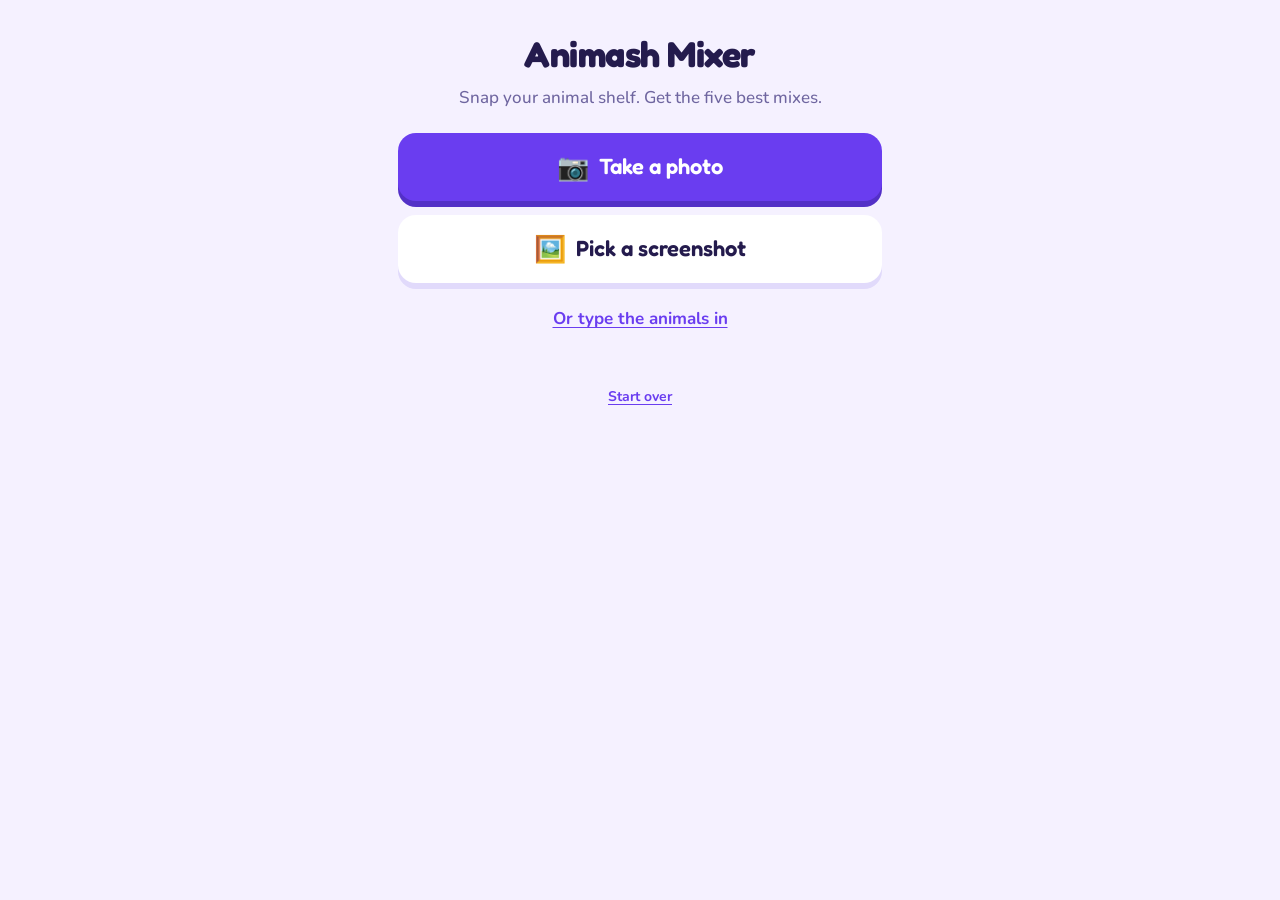
==== static/index.html @ 7a7e88c4 "Animash Mixer: wiki scraper, fusion ranker, vision, phone UI" ====
<!doctype html>
<html lang="en">
<head>
<meta charset="utf-8">
<meta name="viewport" content="width=device-width, initial-scale=1, viewport-fit=cover">
<meta name="theme-color" content="#F5F1FF">
<title>Animash Mixer</title>
<link rel="preconnect" href="https://fonts.googleapis.com">
<link rel="preconnect" href="https://fonts.gstatic.com" crossorigin>
<link href="https://fonts.googleapis.com/css2?family=Fredoka:wght@500;600;700&family=Nunito:wght@500;700&display=swap" rel="stylesheet">
<link rel="stylesheet" href="/static/style.css">
</head>
<body>
<main class="wrap">
  <header class="top">
    <h1>Animash Mixer</h1>
    <p class="lede">Snap your animal shelf. Get the five best mixes.</p>
  </header>

  <section class="snap" id="snap">
    <label class="btn btn-big">
      <span class="btn-icon" aria-hidden="true">📷</span>
      Take a photo
      <input type="file" accept="image/*" capture="environment" id="cam" hidden>
    </label>
    <label class="btn btn-big btn-ghost">
      <span class="btn-icon" aria-hidden="true">🖼️</span>
      Pick a screenshot
      <input type="file" accept="image/*" id="pick" hidden>
    </label>
    <button class="linkish" id="manual" type="button">Or type the animals in</button>
  </section>

  <section class="status" id="status" hidden>
    <img id="preview" alt="Your uploaded picture" hidden>
    <div class="working" id="working" hidden>
      <span class="spin" aria-hidden="true"></span>
      <span id="working-text">Finding animals…</span>
    </div>
    <p class="error" id="error" role="alert" hidden></p>
  </section>

  <section class="shelf" id="shelf" hidden>
    <div class="shelf-head">
      <h2>On your shelf</h2>
      <span class="count" id="shelf-count"></span>
    </div>
    <ul class="chips" id="chips" aria-label="Animals you can mix"></ul>
    <div class="add">
      <input id="add-input" list="animal-list" placeholder="Add an animal the camera missed" autocomplete="off" enterkeyhint="done">
      <datalist id="animal-list"></datalist>
      <button class="btn btn-small" id="add-btn" type="button">Add</button>
    </div>
  </section>

  <section class="results" id="results" hidden>
    <h2 id="results-title">Best mixes</h2>
    <ol class="mixes" id="mixes"></ol>
    <p class="note" id="results-note"></p>
    <button class="linkish" id="more" type="button" hidden>Show more mixes</button>
  </section>

  <footer class="foot">
    <button class="linkish" id="reset" type="button">Start over</button>
    <span id="data-note"></span>
  </footer>
</main>
<script src="/static/app.js"></script>
</body>
</html>
---- static/style.css ----
:root {
  --bg: #F5F1FF;
  --ink: #241B4D;
  --ink-soft: #6F66A0;
  --card: #FFFFFF;
  --line: #E1DAFB;
  --grape: #6A3DF0;
  --grape-deep: #5330C7;
  --gold: #FFB020;
  --gold-deep: #C77F00;
  --mint: #22C89A;
  --coral: #FF5C6C;
  --radius: 18px;
  --shadow: 0 6px 0 var(--line);
}

* { box-sizing: border-box; }
html { -webkit-text-size-adjust: 100%; }
body {
  margin: 0;
  background: var(--bg);
  color: var(--ink);
  font: 500 17px/1.45 "Nunito", system-ui, -apple-system, "Segoe UI", sans-serif;
  padding-bottom: env(safe-area-inset-bottom);
}
h1, h2 { font-family: "Fredoka", "Nunito", system-ui, sans-serif; margin: 0; }
button, input { font: inherit; color: inherit; }
:focus-visible { outline: 3px solid var(--gold); outline-offset: 2px; }

.wrap { max-width: 520px; margin: 0 auto; padding: 28px 18px 32px; }

.top { text-align: center; margin-bottom: 22px; }
.top h1 { font-size: 36px; font-weight: 700; letter-spacing: -0.5px; }
.lede { margin: 6px 0 0; color: var(--ink-soft); font-size: 17px; }

/* buttons */
.btn {
  display: flex; align-items: center; justify-content: center; gap: 10px;
  width: 100%; min-height: 56px; padding: 12px 18px;
  border: 0; border-radius: var(--radius);
  background: var(--grape); color: #fff;
  font-family: "Fredoka", system-ui, sans-serif; font-size: 20px; font-weight: 600;
  box-shadow: 0 6px 0 var(--grape-deep);
  cursor: pointer; user-select: none;
  transition: transform .08s ease, box-shadow .08s ease;
}
.btn:active { transform: translateY(4px); box-shadow: 0 2px 0 var(--grape-deep); }
.btn-big { min-height: 68px; font-size: 22px; }
.btn-ghost { background: var(--card); color: var(--ink); box-shadow: var(--shadow); }
.btn-ghost:active { box-shadow: 0 2px 0 var(--line); }
.btn-small { width: auto; min-height: 48px; font-size: 17px; padding: 8px 18px; }
.btn-icon { font-size: 26px; line-height: 1; }
.linkish {
  background: none; border: 0; padding: 10px 4px;
  color: var(--grape); font-weight: 700; cursor: pointer; text-decoration: underline;
  text-underline-offset: 3px;
}

.snap { display: grid; gap: 14px; justify-items: center; }

/* status */
.status { margin-top: 18px; text-align: center; }
#preview { width: 100%; max-height: 260px; object-fit: contain; border-radius: var(--radius); background: #fff; box-shadow: var(--shadow); }
.working { display: inline-flex; align-items: center; gap: 10px; margin-top: 14px; color: var(--ink-soft); font-weight: 700; }
.spin { width: 18px; height: 18px; border-radius: 50%; border: 3px solid var(--line); border-top-color: var(--grape); animation: spin .8s linear infinite; }
@keyframes spin { to { transform: rotate(360deg); } }
@media (prefers-reduced-motion: reduce) { .spin { animation-duration: 2s; } }
.error { margin: 14px 0 0; padding: 12px 14px; border-radius: 12px; background: #FFE9EC; color: #9E1F2E; text-align: left; }

/* shelf */
.shelf { margin-top: 26px; }
.shelf-head { display: flex; align-items: baseline; justify-content: space-between; margin-bottom: 10px; }
.shelf h2, .results h2 { font-size: 24px; font-weight: 600; }
.count { color: var(--ink-soft); font-weight: 700; }
.chips { list-style: none; margin: 0; padding: 0; display: flex; flex-wrap: wrap; gap: 8px; }
.chip {
  display: inline-flex; align-items: center; gap: 6px;
  padding: 8px 8px 8px 14px; border-radius: 999px;
  background: var(--card); box-shadow: 0 3px 0 var(--line); font-weight: 700;
}
.chip button {
  width: 28px; height: 28px; border-radius: 50%; border: 0;
  background: var(--bg); color: var(--ink-soft); font-size: 18px; line-height: 1; cursor: pointer;
}
.chip button:active { background: var(--coral); color: #fff; }
.add { display: flex; gap: 8px; margin-top: 14px; }
.add input {
  flex: 1; min-width: 0; min-height: 48px; padding: 8px 14px;
  border: 2px solid var(--line); border-radius: 14px; background: var(--card);
}
.add input::placeholder { color: var(--ink-soft); }

/* results */
.results { margin-top: 28px; }
.mixes { list-style: none; margin: 12px 0 0; padding: 0; display: grid; gap: 12px; }
.mix {
  display: grid; grid-template-columns: 72px 1fr auto; gap: 14px; align-items: center;
  padding: 12px; border-radius: var(--radius); background: var(--card); box-shadow: var(--shadow);
}
.stars {
  width: 72px; height: 72px; border-radius: 16px;
  background: var(--gold); color: var(--ink);
  display: grid; place-items: center; line-height: 1;
  font-family: "Fredoka", system-ui, sans-serif; font-weight: 700; font-size: 34px;
  box-shadow: inset 0 -5px 0 var(--gold-deep);
}
.stars small { font-size: 13px; font-weight: 600; margin-top: 2px; }
.mix-body { min-width: 0; }
.mix-name { font-family: "Fredoka", system-ui, sans-serif; font-size: 22px; font-weight: 600; }
.mix-parents { color: var(--ink-soft); font-weight: 700; }
.mix-tier { color: var(--gold-deep); font-size: 14px; font-weight: 700; }
.mix img { width: 60px; height: 60px; object-fit: contain; border-radius: 12px; background: var(--bg); }
.mix.top .stars { transform: scale(1.06); }
.note { margin: 12px 0 0; color: var(--ink-soft); font-size: 15px; }
.empty { padding: 18px; border-radius: var(--radius); background: var(--card); box-shadow: var(--shadow); }

.foot { margin-top: 36px; display: flex; flex-direction: column; align-items: center; gap: 6px; color: var(--ink-soft); font-size: 14px; text-align: center; }
[hidden] { display: none !important; }
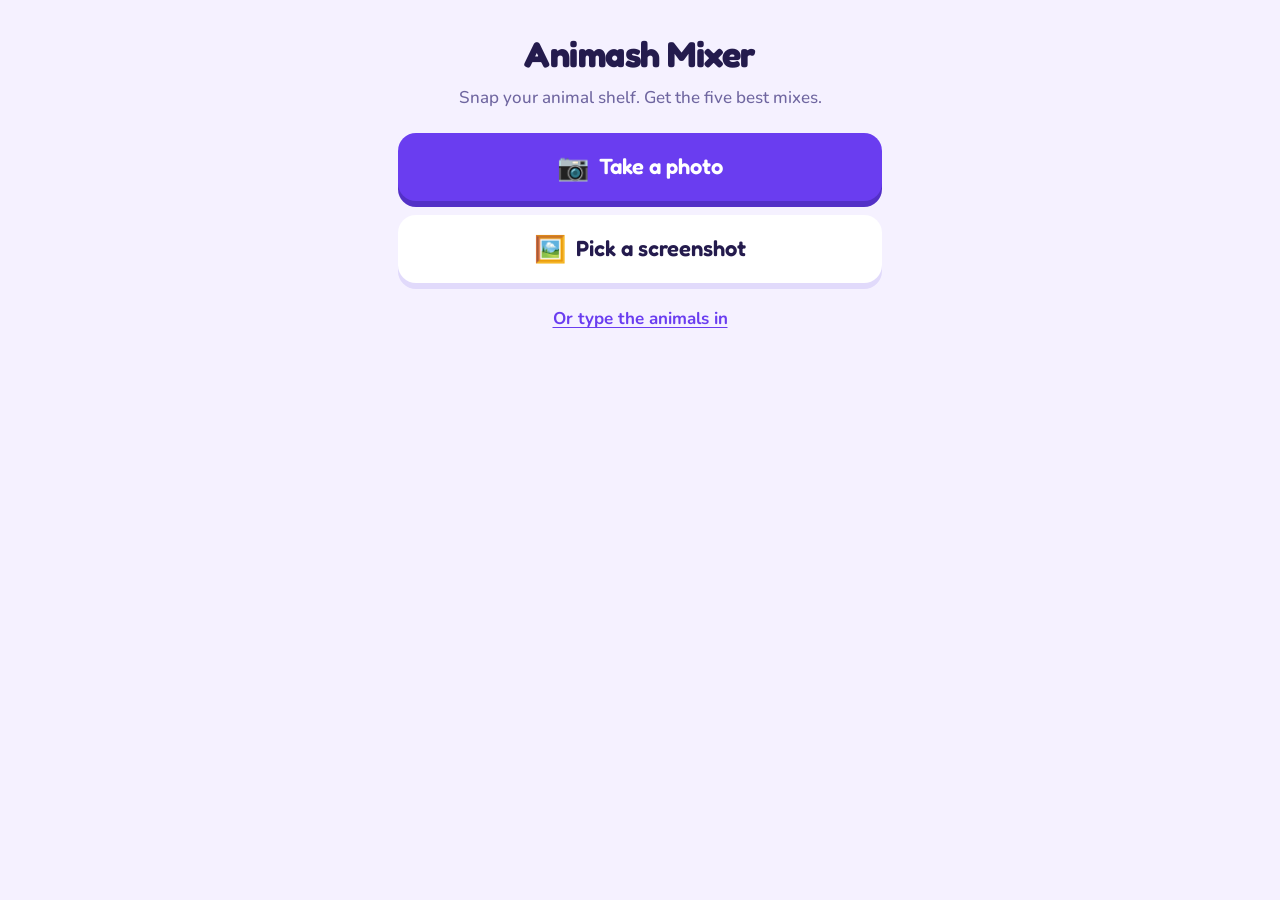
==== commit ab3608f3: "UI: fix top-card alignment, hide Start over until needed" ====
--- a/static/index.html
+++ b/static/index.html
@@ -61,7 +61,7 @@
   </section>
 
   <footer class="foot">
-    <button class="linkish" id="reset" type="button">Start over</button>
+    <button class="linkish" id="reset" type="button" hidden>Start over</button>
     <span id="data-note"></span>
   </footer>
 </main>
--- a/static/style.css
+++ b/static/style.css
@@ -110,7 +110,7 @@
 .mix-parents { color: var(--ink-soft); font-weight: 700; }
 .mix-tier { color: var(--gold-deep); font-size: 14px; font-weight: 700; }
 .mix img { width: 60px; height: 60px; object-fit: contain; border-radius: 12px; background: var(--bg); }
-.mix.top .stars { transform: scale(1.06); }
+.mix.best .stars { transform: scale(1.06); }
 .note { margin: 12px 0 0; color: var(--ink-soft); font-size: 15px; }
 .empty { padding: 18px; border-radius: var(--radius); background: var(--card); box-shadow: var(--shadow); }
 
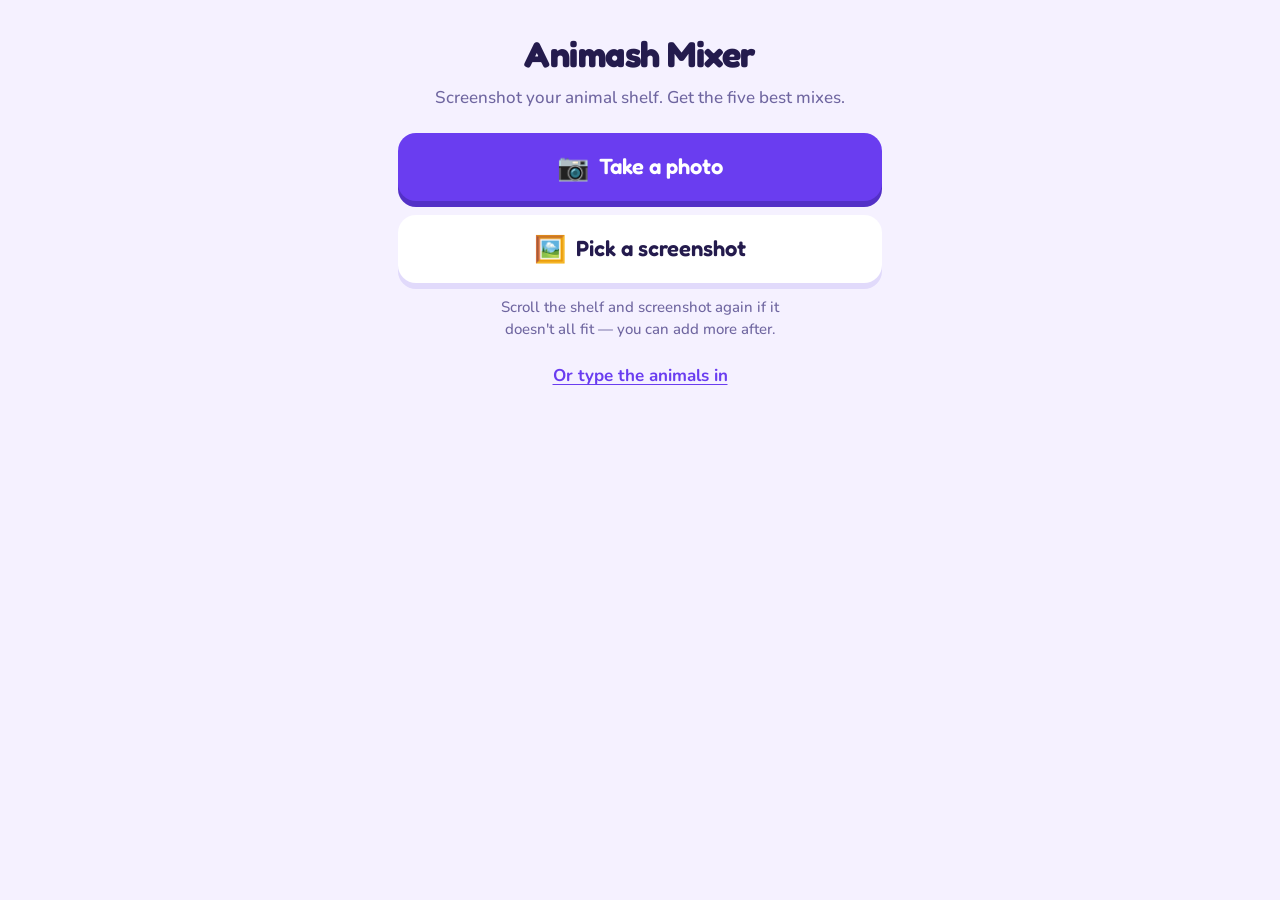
==== commit 22c652ab: "Icon-based recognition: tile detection + Lab/edge matching, icon scraping, multi-screenshot UI, debu" ====
--- a/static/index.html
+++ b/static/index.html
@@ -14,7 +14,7 @@
 <main class="wrap">
   <header class="top">
     <h1>Animash Mixer</h1>
-    <p class="lede">Snap your animal shelf. Get the five best mixes.</p>
+    <p class="lede">Screenshot your animal shelf. Get the five best mixes.</p>
   </header>
 
   <section class="snap" id="snap">
@@ -28,6 +28,7 @@
       Pick a screenshot
       <input type="file" accept="image/*" id="pick" hidden>
     </label>
+    <p class="hint">Scroll the shelf and screenshot again if it doesn't all fit — you can add more after.</p>
     <button class="linkish" id="manual" type="button">Or type the animals in</button>
   </section>
 
@@ -46,11 +47,20 @@
       <span class="count" id="shelf-count"></span>
     </div>
     <ul class="chips" id="chips" aria-label="Animals you can mix"></ul>
+    <div class="unsure" id="unsure" hidden>
+      <p>Not sure about these — tap to pick:</p>
+      <ul class="chips" id="unsure-chips"></ul>
+    </div>
     <div class="add">
       <input id="add-input" list="animal-list" placeholder="Add an animal the camera missed" autocomplete="off" enterkeyhint="done">
       <datalist id="animal-list"></datalist>
       <button class="btn btn-small" id="add-btn" type="button">Add</button>
     </div>
+    <label class="btn btn-ghost btn-add-shot">
+      <span class="btn-icon" aria-hidden="true">🖼️</span>
+      Add another screenshot
+      <input type="file" accept="image/*" id="pick-more" hidden>
+    </label>
   </section>
 
   <section class="results" id="results" hidden>
--- a/static/style.css
+++ b/static/style.css
@@ -116,3 +116,13 @@
 
 .foot { margin-top: 36px; display: flex; flex-direction: column; align-items: center; gap: 6px; color: var(--ink-soft); font-size: 14px; text-align: center; }
 [hidden] { display: none !important; }
+
+.hint { margin: 0; color: var(--ink-soft); font-size: 15px; text-align: center; max-width: 34ch; }
+.btn-add-shot { margin-top: 14px; min-height: 52px; font-size: 18px; }
+.unsure { margin-top: 14px; }
+.unsure p { margin: 0 0 8px; color: var(--ink-soft); font-size: 15px; font-weight: 700; }
+.chip.maybe { border: 2px dashed var(--gold-deep); box-shadow: none; padding: 6px 8px 6px 12px; cursor: pointer; }
+.chip.maybe .q { color: var(--gold-deep); }
+.picker { display: flex; flex-wrap: wrap; gap: 6px; width: 100%; margin: 4px 0 2px; }
+.picker button { border: 0; border-radius: 999px; padding: 8px 14px; background: var(--grape); color: #fff; font-weight: 700; }
+.picker button.no { background: var(--line); color: var(--ink); }
